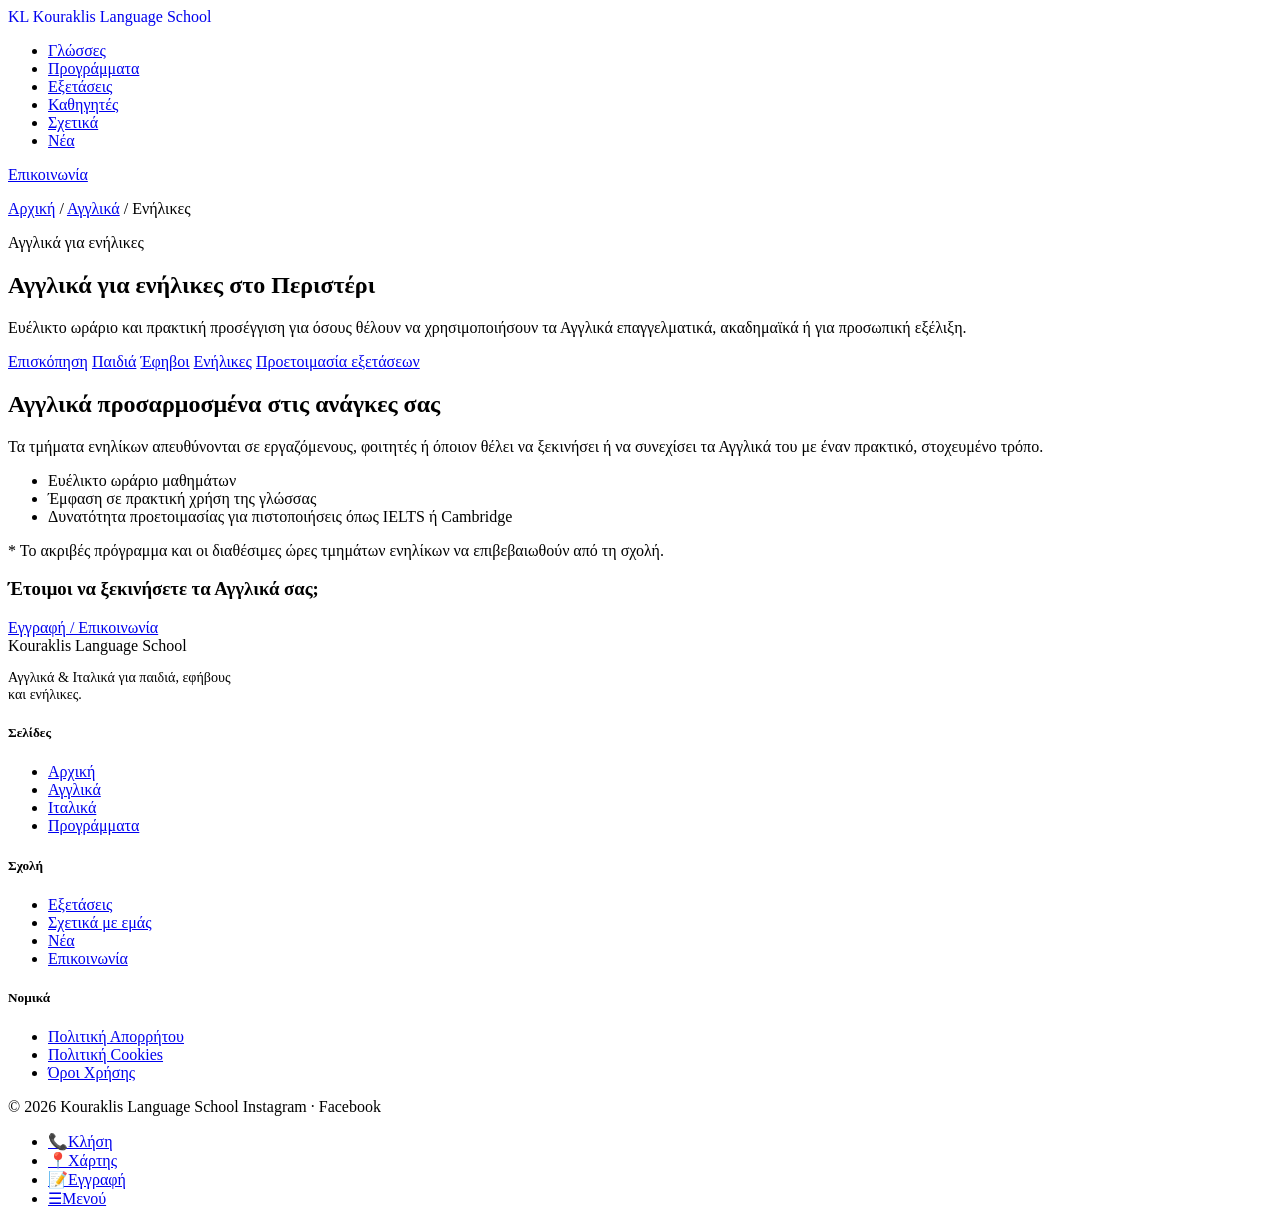
==== english-adults.html @ 98536939 "Add files via upload" ====
<!DOCTYPE html>
<html lang="el">
<head>
<meta charset="UTF-8">
<meta name="viewport" content="width=device-width, initial-scale=1.0">
<title>Αγγλικά για Ενήλικες στο Περιστέρι | Kouraklis Language School</title>
<meta name="description" content="Μαθήματα Αγγλικών για ενήλικες στο Περιστέρι, με ευέλικτο ωράριο στο Kouraklis Language School.">
<link rel="canonical" href="english-adults.html">
<link rel="preconnect" href="https://fonts.googleapis.com">
<link href="https://fonts.googleapis.com/css2?family=Fraunces:opsz,wght@9..144,400;9..144,500;9..144,600;9..144,700&family=IBM+Plex+Sans:wght@400;500;600;700&family=Courier+Prime:wght@400;700&display=swap" rel="stylesheet">
<link rel="stylesheet" href="assets/style.css">
</head>
<body>

<header class="site">
  <div class="wrap">
    <nav>
      <a href="index.html" style="text-decoration:none;"><div class="brand"><span class="mark">KL</span> Kouraklis Language School</div></a>
      <ul class="navlinks">
        <li><a href="index.html#languages">Γλώσσες</a></li>
        <li><a href="index.html#programs">Προγράμματα</a></li>
        <li><a href="exam-prep.html">Εξετάσεις</a></li>
        <li><a href="index.html#teachers">Καθηγητές</a></li>
        <li><a href="index.html#about">Σχετικά</a></li>
        <li><a href="index.html#news">Νέα</a></li>
      </ul>
      <div class="nav-cta"><a href="index.html#contact" class="btn btn-primary">Επικοινωνία</a></div>
    </nav>
  </div>
</header>

<div class="wrap"><p class="breadcrumb"><a href="index.html">Αρχική</a> / <a href="english.html">Αγγλικά</a> / Ενήλικες</p></div>
<section class="subpage-hero">
  <div class="wrap">
    <span class="eyebrow">Αγγλικά για ενήλικες</span>
    <h1>Αγγλικά για ενήλικες στο Περιστέρι</h1>
    <p class="lede">Ευέλικτο ωράριο και πρακτική προσέγγιση για όσους θέλουν να χρησιμοποιήσουν τα Αγγλικά επαγγελματικά, ακαδημαϊκά ή για προσωπική εξέλιξη.</p>
    <div class="subnav">
      <a href="english.html">Επισκόπηση</a>
      <a href="english-kids.html">Παιδιά</a>
      <a href="english-teens.html">Έφηβοι</a>
      <a href="english-adults.html" class="active">Ενήλικες</a>
      <a href="exam-prep.html">Προετοιμασία εξετάσεων</a>
    </div>
  </div>
</section>
<section style="padding-top:0;">
  <div class="wrap">
    <div class="content-block">
      <h2>Αγγλικά προσαρμοσμένα στις ανάγκες σας</h2>
      <p>Τα τμήματα ενηλίκων απευθύνονται σε εργαζόμενους, φοιτητές ή όποιον θέλει να ξεκινήσει ή να συνεχίσει τα Αγγλικά του με έναν πρακτικό, στοχευμένο τρόπο.</p>
      <ul>
        <li>Ευέλικτο ωράριο μαθημάτων</li>
        <li>Έμφαση σε πρακτική χρήση της γλώσσας</li>
        <li>Δυνατότητα προετοιμασίας για πιστοποιήσεις όπως IELTS ή Cambridge</li>
      </ul>
      <p class="note">* Το ακριβές πρόγραμμα και οι διαθέσιμες ώρες τμημάτων ενηλίκων να επιβεβαιωθούν από τη σχολή.</p>
    </div>
    <div class="mini-cta">
      <h3>Έτοιμοι να ξεκινήσετε τα Αγγλικά σας;</h3>
      <a href="index.html#enroll" class="btn btn-primary">Εγγραφή / Επικοινωνία</a>
    </div>
  </div>
</section>

<footer>
  <div class="wrap">
    <div class="foot-grid">
      <div>
        <div class="brand" style="color:var(--parchment); margin-bottom:12px;">Kouraklis Language School</div>
        <p style="font-size:0.88rem; max-width:32ch;">Αγγλικά &amp; Ιταλικά για παιδιά, εφήβους και ενήλικες.</p>
      </div>
      <div>
        <h5>Σελίδες</h5>
        <ul>
          <li><a href="index.html">Αρχική</a></li>
          <li><a href="english.html">Αγγλικά</a></li>
          <li><a href="italian.html">Ιταλικά</a></li>
          <li><a href="index.html#programs">Προγράμματα</a></li>
        </ul>
      </div>
      <div>
        <h5>Σχολή</h5>
        <ul>
          <li><a href="exam-prep.html">Εξετάσεις</a></li>
          <li><a href="index.html#about">Σχετικά με εμάς</a></li>
          <li><a href="index.html#news">Νέα</a></li>
          <li><a href="index.html#contact">Επικοινωνία</a></li>
        </ul>
      </div>
      <div>
        <h5>Νομικά</h5>
        <ul>
          <li><a href="privacy.html">Πολιτική Απορρήτου</a></li>
          <li><a href="cookies.html">Πολιτική Cookies</a></li>
          <li><a href="terms.html">Όροι Χρήσης</a></li>
        </ul>
      </div>
    </div>
    <div class="foot-bottom">
      <span>© 2026 Kouraklis Language School</span>
      <span>Instagram · Facebook</span>
    </div>
  </div>
</footer>

<div class="mobile-bar">
  <ul>
    <li><a href="tel:+306947464378"><span class="ic">📞</span>Κλήση</a></li>
    <li><a href="index.html#contact"><span class="ic">📍</span>Χάρτης</a></li>
    <li><a href="index.html#enroll"><span class="ic">📝</span>Εγγραφή</a></li>
    <li><a href="index.html"><span class="ic">☰</span>Μενού</a></li>
  </ul>
</div>

</body>
</html>
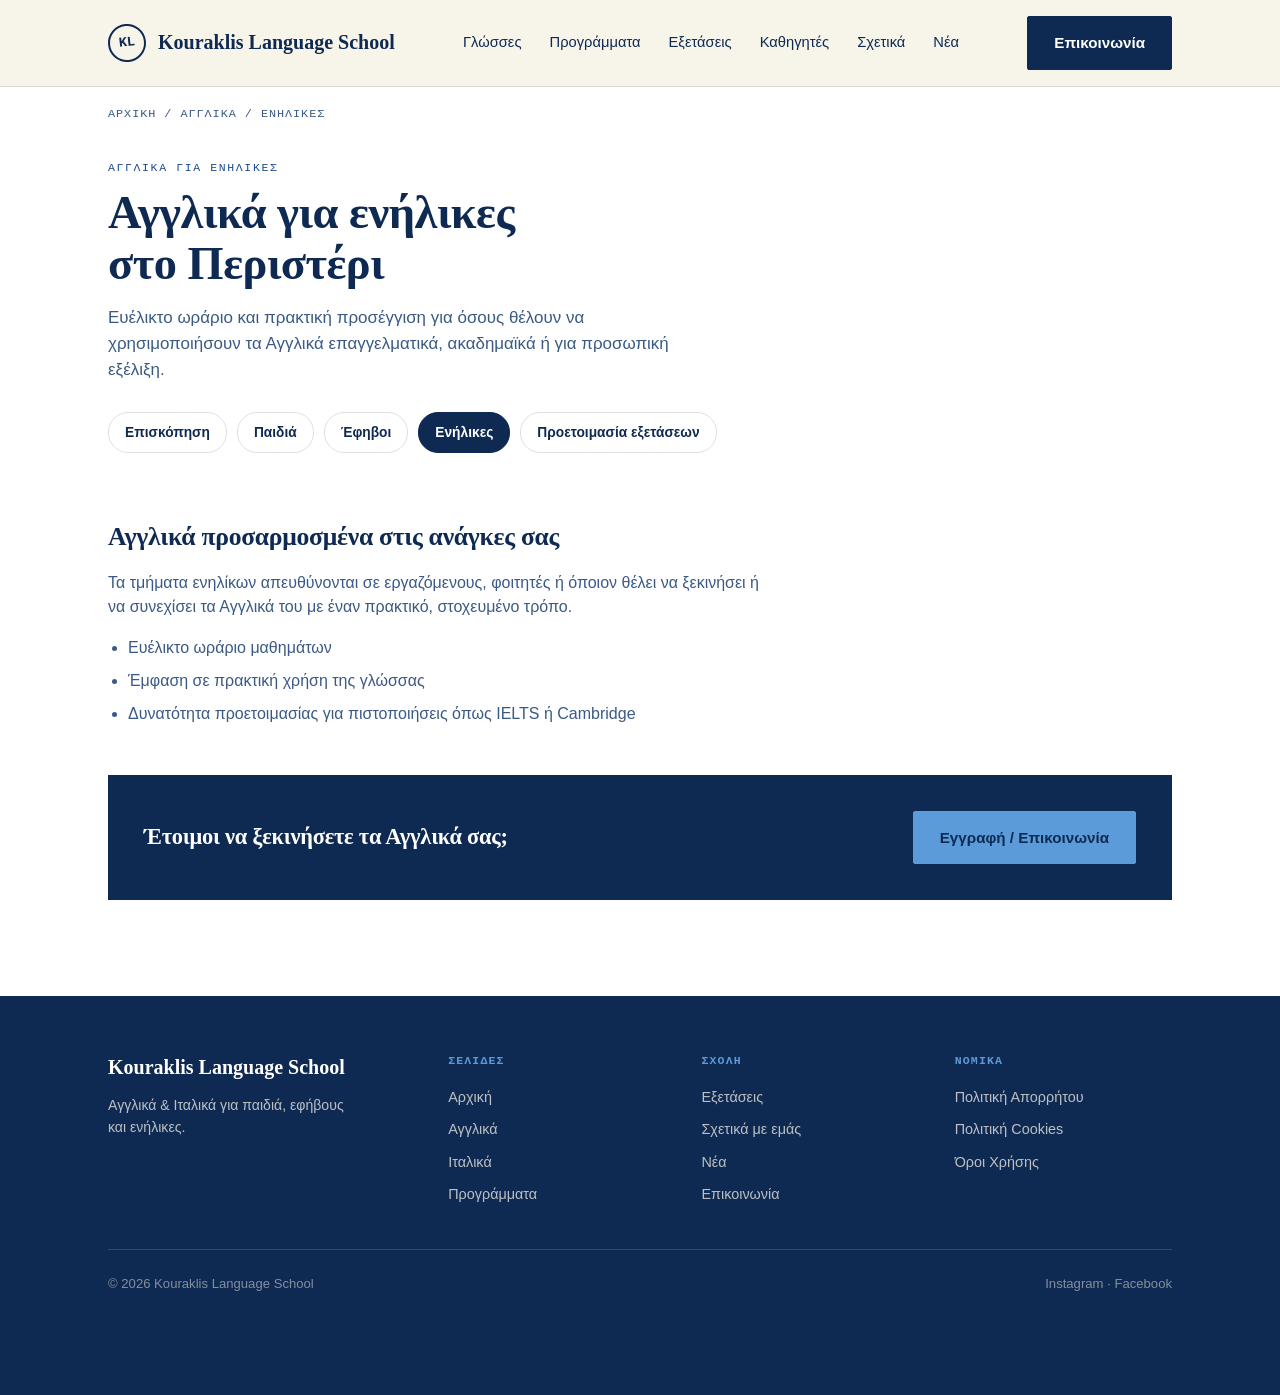
==== commit e1c64711: "Remove note on adult class schedule confirmation Removed note about confirming adult class schedules" ====
--- a/english-adults.html
+++ b/english-adults.html
@@ -54,7 +54,7 @@
         <li>Έμφαση σε πρακτική χρήση της γλώσσας</li>
         <li>Δυνατότητα προετοιμασίας για πιστοποιήσεις όπως IELTS ή Cambridge</li>
       </ul>
-      <p class="note">* Το ακριβές πρόγραμμα και οι διαθέσιμες ώρες τμημάτων ενηλίκων να επιβεβαιωθούν από τη σχολή.</p>
+      
     </div>
     <div class="mini-cta">
       <h3>Έτοιμοι να ξεκινήσετε τα Αγγλικά σας;</h3>
--- a/assets/style.css
+++ b/assets/style.css
@@ -0,0 +1,372 @@
+:root{
+    --ink:#0F2A52;
+    --ink-soft:#3A5A85;
+    --parchment:#FFFFFF;
+    --parchment-deep:#EEF3FA;
+    --brick:#1B4B8F;
+    --olive:#2E6FB0;
+    --gold:#5B9BD9;
+    --line: rgba(15,42,82,0.14);
+    --display: 'Fraunces', serif;
+    --body: 'IBM Plex Sans', sans-serif;
+    --stamp: 'Courier Prime', monospace;
+  }
+  *{box-sizing:border-box; margin:0; padding:0;}
+  html{scroll-behavior:smooth;}
+  body{
+    font-family:var(--body);
+    background:var(--parchment);
+    color:var(--ink);
+    line-height:1.55;
+    -webkit-font-smoothing:antialiased;
+  }
+  img{max-width:100%; display:block;}
+  a{color:inherit;}
+  .wrap{max-width:1120px; margin:0 auto; padding:0 28px;}
+  h1,h2,h3{font-family:var(--display); font-weight:600; letter-spacing:-0.01em;}
+  .eyebrow{
+    font-family:var(--stamp);
+    text-transform:uppercase;
+    letter-spacing:0.14em;
+    font-size:0.72rem;
+    color:var(--brick);
+  }
+  .btn{
+    display:inline-flex; align-items:center; gap:8px;
+    padding:14px 26px;
+    border-radius:2px;
+    font-family:var(--body); font-weight:600; font-size:0.95rem;
+    text-decoration:none;
+    border:1.5px solid var(--ink);
+    cursor:pointer;
+    transition:transform .15s ease, background .15s ease, color .15s ease;
+  }
+  .btn-primary{ background:var(--ink); color:var(--parchment); }
+  .btn-primary:hover{ background:var(--brick); border-color:var(--brick); transform:translateY(-1px); }
+  .btn-ghost{ background:transparent; color:var(--ink); }
+  .btn-ghost:hover{ background:var(--ink); color:var(--parchment); transform:translateY(-1px); }
+
+  /* ---------- NAV ---------- */
+  header.site{
+    position:sticky; top:0; z-index:50;
+    background:rgba(247,243,233,0.92);
+    backdrop-filter:blur(6px);
+    border-bottom:1px solid var(--line);
+  }
+  nav{ display:flex; align-items:center; justify-content:space-between; padding:16px 0; }
+  .brand{ display:flex; align-items:center; gap:12px; font-family:var(--display); font-weight:700; font-size:1.25rem; }
+  .brand .mark{
+    width:38px;height:38px; border-radius:50%;
+    border:2px solid var(--ink);
+    display:flex; align-items:center; justify-content:center;
+    font-family:var(--stamp); font-size:0.85rem; font-weight:700;
+    transform:rotate(-6deg);
+  }
+  .navlinks{ display:flex; gap:28px; font-size:0.92rem; font-weight:500; list-style:none; }
+  .navlinks a{ text-decoration:none; position:relative; padding-bottom:4px;}
+  .navlinks a::after{
+    content:''; position:absolute; left:0; bottom:0; width:0; height:2px; background:var(--brick);
+    transition:width .2s ease;
+  }
+  .navlinks a:hover::after{ width:100%; }
+  .nav-cta{ display:flex; gap:12px; }
+  .navlinks, .nav-cta{ }
+  @media (max-width: 880px){ .navlinks{display:none;} }
+
+  /* ---------- HERO ---------- */
+  .hero{
+    padding:88px 0 100px;
+    position:relative;
+    overflow:hidden;
+    background:
+      radial-gradient(ellipse at 85% 15%, rgba(91,155,217,0.14), transparent 55%),
+      var(--parchment);
+  }
+  .hero-grid{
+    display:grid; grid-template-columns:1.15fr 0.85fr; gap:56px; align-items:center;
+  }
+  .hero h1{
+    font-size:clamp(2.4rem, 4.4vw, 3.6rem);
+    line-height:1.06;
+    margin:18px 0 22px;
+  }
+  .hero h1 em{ font-style:italic; color:var(--brick); }
+  .hero p.lede{ font-size:1.12rem; max-width:46ch; color:var(--ink-soft); margin-bottom:32px; }
+  .hero .actions{ display:flex; gap:14px; flex-wrap:wrap; }
+
+  /* signature stamp cluster */
+  .stamp-field{ position:relative; height:420px; }
+  .stamp{
+    position:absolute;
+    border-radius:50%;
+    border:2px solid currentColor;
+    display:flex; align-items:center; justify-content:center;
+    text-align:center;
+    font-family:var(--stamp);
+    text-transform:uppercase;
+    letter-spacing:0.06em;
+  }
+  .stamp::before{
+    content:''; position:absolute; inset:8px; border:1px dashed currentColor; border-radius:50%; opacity:0.55;
+  }
+  .stamp-en{
+    width:230px; height:230px; top:0; right:20px;
+    color:var(--brick); background:rgba(27,75,143,0.06);
+    transform:rotate(-9deg);
+    font-size:0.8rem; padding:20px;
+  }
+  .stamp-it{
+    width:190px; height:190px; bottom:10px; left:0;
+    color:var(--olive); background:rgba(46,111,176,0.07);
+    transform:rotate(7deg);
+    font-size:0.75rem; padding:18px;
+  }
+  .stamp-small{
+    width:110px; height:110px; bottom:120px; right:60px;
+    color:var(--gold); background:rgba(91,155,217,0.08);
+    transform:rotate(-4deg);
+    font-size:0.62rem; padding:12px;
+  }
+  .stamp b{ font-family:var(--display); font-size:1.5em; display:block; margin-bottom:4px; font-weight:700; }
+
+  @media (max-width:880px){
+    .hero-grid{grid-template-columns:1fr;}
+    .stamp-field{height:280px; margin-top:10px;}
+  }
+
+  /* ---------- SECTION shell ---------- */
+  section{ padding:96px 0; }
+  section.deep{ background:var(--ink); color:var(--parchment); }
+  section.deep .eyebrow{ color:var(--gold); }
+  .section-head{ max-width:640px; margin-bottom:52px; }
+  .section-head h2{ font-size:clamp(1.9rem,3vw,2.5rem); margin-top:12px; }
+  .section-head p{ color:var(--ink-soft); margin-top:14px; font-size:1.02rem; }
+  section.deep .section-head p{ color:rgba(247,243,233,0.72); }
+
+  /* ---------- LANGUAGES ---------- */
+  .lang-grid{ display:grid; grid-template-columns:1fr 1fr; gap:28px; }
+  .lang-card{
+    border:1.5px solid var(--ink);
+    padding:34px;
+    position:relative;
+    background:var(--parchment-deep);
+    transition:transform .18s ease, box-shadow .18s ease;
+  }
+  .lang-card:hover{ transform:translateY(-4px); box-shadow:6px 6px 0 var(--ink); }
+  .lang-card .flag-chip{
+    display:inline-block; font-family:var(--stamp); font-size:0.7rem; text-transform:uppercase;
+    letter-spacing:0.1em; padding:5px 10px; border-radius:20px; margin-bottom:18px;
+  }
+  .lang-card.en .flag-chip{ background:var(--brick); color:var(--parchment); }
+  .lang-card.it .flag-chip{ background:var(--olive); color:var(--parchment); }
+  .lang-card h3{ font-size:1.7rem; margin-bottom:10px; }
+  .lang-card p{ color:var(--ink-soft); margin-bottom:20px; }
+  .level-row{ display:flex; flex-wrap:wrap; gap:8px; margin-bottom:24px; }
+  .level-pill{
+    font-family:var(--stamp); font-size:0.72rem;
+    border:1px solid var(--ink); padding:5px 11px; border-radius:20px;
+  }
+  @media (max-width:760px){ .lang-grid{grid-template-columns:1fr;} }
+
+  /* ---------- PROGRAMS ---------- */
+  .prog-grid{ display:grid; grid-template-columns:repeat(3,1fr); gap:24px; }
+  .prog-card{ padding:28px 24px; border-top:3px solid var(--brick); background:var(--parchment); }
+  .prog-card:nth-child(2){ border-top-color:var(--olive); }
+  .prog-card:nth-child(3){ border-top-color:var(--gold); }
+  .prog-card:nth-child(4){ border-top-color:var(--ink); }
+  .prog-card:nth-child(5){ border-top-color:var(--brick); }
+  .prog-card:nth-child(6){ border-top-color:var(--olive); }
+  .prog-card h3{ font-size:1.15rem; margin-bottom:8px; }
+  .prog-card p{ color:var(--ink-soft); font-size:0.94rem; }
+  @media (max-width:880px){ .prog-grid{grid-template-columns:1fr 1fr;} }
+  @media (max-width:560px){ .prog-grid{grid-template-columns:1fr;} }
+
+  /* ---------- EXAMS ---------- */
+  .exam-cols{ display:grid; grid-template-columns:1fr 1fr; gap:40px; }
+  .exam-col h4{ font-family:var(--stamp); text-transform:uppercase; letter-spacing:0.08em; font-size:0.8rem; color:var(--gold); margin-bottom:18px; }
+  .exam-list{ list-style:none; display:flex; flex-direction:column; gap:12px; }
+  .exam-list li{ display:flex; justify-content:space-between; border-bottom:1px solid rgba(247,243,233,0.18); padding-bottom:12px; font-size:0.98rem;}
+  .exam-list li span.lvl{ font-family:var(--stamp); font-size:0.78rem; opacity:0.7; }
+  @media (max-width:760px){ .exam-cols{grid-template-columns:1fr;} }
+
+  /* ---------- WHY US ---------- */
+  .why-grid{ display:grid; grid-template-columns:repeat(3,1fr); gap:1px; background:var(--ink); border:1px solid var(--ink);}
+  .why-item{ background:var(--parchment); padding:30px 26px; }
+  .why-item .num{ font-family:var(--stamp); color:var(--brick); font-size:0.8rem; }
+  .why-item h3{ font-size:1.08rem; margin:10px 0 8px; }
+  .why-item p{ font-size:0.92rem; color:var(--ink-soft); }
+  @media (max-width:880px){ .why-grid{grid-template-columns:1fr 1fr;} }
+  @media (max-width:560px){ .why-grid{grid-template-columns:1fr;} }
+
+  /* ---------- TEACHERS ---------- */
+  .teach-grid{ display:grid; grid-template-columns:repeat(3,1fr); gap:22px; }
+  .teach-card{ text-align:left; }
+  .teach-photo{
+    aspect-ratio:1/1; border-radius:2px; border:1.5px solid var(--ink);
+    background:linear-gradient(135deg, var(--parchment-deep), var(--parchment));
+    display:flex; align-items:center; justify-content:center;
+    font-family:var(--display); font-size:2.2rem; color:var(--ink);
+    margin-bottom:14px;
+    overflow:hidden;
+  }
+  .teach-photo img{ width:100%; height:100%; object-fit:cover; display:block; object-position:center center; }
+  .teach-photo img.face-top{ object-position:center 18%; }
+  .teach-card h4{ font-size:1.02rem; margin-bottom:2px; }
+  .teach-card .role{ font-family:var(--stamp); font-size:0.72rem; text-transform:uppercase; color:var(--brick); margin-bottom:8px; display:block;}
+  .teach-card p{ font-size:0.88rem; color:var(--ink-soft); }
+  @media (max-width:880px){ .teach-grid{grid-template-columns:1fr 1fr;} }
+  @media (max-width:640px){ .teach-grid{grid-template-columns:1fr;} }
+
+  .note{
+    font-size:0.82rem; color:var(--ink-soft); opacity:0.7; font-style:italic; margin-top:10px;
+  }
+  section.deep .note{ color:rgba(247,243,233,0.55); }
+
+  /* ---------- PHILOSOPHY ---------- */
+  .philo{ display:grid; grid-template-columns:0.9fr 1.1fr; gap:56px; align-items:start; }
+  .philo blockquote{
+    font-family:var(--display); font-size:1.5rem; line-height:1.35; color:var(--ink);
+    border-left:3px solid var(--brick); padding-left:24px; font-weight:500;
+  }
+  .philo .body-text p{ margin-bottom:16px; color:var(--ink-soft); }
+  @media (max-width:880px){ .philo{grid-template-columns:1fr;} }
+
+  /* ---------- NEWS ---------- */
+  .news-grid{ display:grid; grid-template-columns:repeat(3,1fr); gap:24px; }
+  .news-card{ background:var(--parchment); border:1px solid var(--line); padding:24px; }
+  .news-date{ font-family:var(--stamp); font-size:0.72rem; color:var(--brick); text-transform:uppercase; }
+  .news-card h3{ font-size:1.08rem; margin:10px 0 8px; }
+  .news-card p{ font-size:0.9rem; color:var(--ink-soft); }
+  @media (max-width:880px){ .news-grid{grid-template-columns:1fr;} }
+
+  /* ---------- ENROLL ---------- */
+  .enroll-box{
+    background:var(--ink); color:var(--parchment);
+    padding:60px 48px; display:grid; grid-template-columns:1fr 1fr; gap:48px;
+    border-radius:2px;
+  }
+  .enroll-box h2{ font-size:2rem; margin-bottom:14px; }
+  .enroll-box p{ color:rgba(247,243,233,0.75); margin-bottom:26px; }
+  form.enroll{ display:grid; gap:14px; }
+  form.enroll input, form.enroll select, form.enroll textarea{
+    width:100%; padding:12px 14px; background:rgba(247,243,233,0.06);
+    border:1px solid rgba(247,243,233,0.28); color:var(--parchment); font-family:var(--body); font-size:0.94rem;
+    border-radius:2px;
+  }
+  form.enroll input::placeholder, form.enroll textarea::placeholder{ color:rgba(247,243,233,0.45); }
+  form.enroll select option{ color:var(--ink); background:var(--parchment); }
+  form.enroll .row2{ display:grid; grid-template-columns:1fr 1fr; gap:14px; }
+  .enroll-box .btn-primary{ background:var(--gold); border-color:var(--gold); color:var(--ink); width:fit-content; }
+  .enroll-box .btn-primary:hover{ background:var(--brick); border-color:var(--brick); color:var(--parchment); }
+  @media (max-width:880px){ .enroll-box{grid-template-columns:1fr; padding:40px 26px;} form.enroll .row2{grid-template-columns:1fr;} }
+
+  /* ---------- FAQ ---------- */
+  .faq-item{ border-bottom:1px solid var(--line); }
+  .faq-q{
+    display:flex; justify-content:space-between; align-items:center;
+    padding:22px 0; cursor:pointer; font-weight:600; font-size:1.02rem;
+  }
+  .faq-q .plus{ font-family:var(--stamp); font-size:1.2rem; transition:transform .2s ease; color:var(--brick);}
+  .faq-item.open .plus{ transform:rotate(45deg); }
+  .faq-a{ max-height:0; overflow:hidden; transition:max-height .25s ease; }
+  .faq-item.open .faq-a{ max-height:200px; }
+  .faq-a p{ padding-bottom:22px; color:var(--ink-soft); font-size:0.95rem; max-width:70ch; }
+
+  /* ---------- GALLERY ---------- */
+  .gallery{ display:grid; grid-template-columns:repeat(6,1fr); grid-auto-rows:110px; gap:10px; }
+  .gallery div{
+    background:linear-gradient(135deg,var(--parchment-deep),var(--parchment));
+    border:1px solid var(--line);
+    display:flex; align-items:center; justify-content:center;
+    font-family:var(--stamp); font-size:0.65rem; color:var(--ink); opacity:0.4; text-align:center;
+  }
+  .gallery div:nth-child(1){ grid-column:span 2; grid-row:span 2; }
+  .gallery div:nth-child(4){ grid-column:span 2; }
+  .gallery div:nth-child(7){ grid-column:span 2; grid-row:span 2;}
+  @media (max-width:760px){ .gallery{grid-template-columns:repeat(3,1fr);} .gallery div:nth-child(1),.gallery div:nth-child(7){grid-column:span 1; grid-row:span 1;} }
+
+  /* ---------- CONTACT ---------- */
+  .contact-grid{ display:grid; grid-template-columns:1fr 1fr; gap:48px; }
+  .contact-info dl{ display:grid; gap:18px; margin-top:20px; }
+  .contact-info dt{ font-family:var(--stamp); font-size:0.72rem; text-transform:uppercase; color:var(--brick); }
+  .contact-info dd{ font-size:1rem; margin-top:4px; }
+  .map-box{
+    border:1.5px solid var(--ink); background:var(--parchment-deep);
+    display:flex; align-items:center; justify-content:center; min-height:280px;
+    font-family:var(--stamp); font-size:0.8rem; color:var(--ink);
+  }
+  .contact-actions{ display:flex; gap:12px; margin-top:26px; flex-wrap:wrap; }
+  @media (max-width:880px){ .contact-grid{grid-template-columns:1fr;} }
+
+  /* ---------- FOOTER ---------- */
+  footer{ background:var(--ink); color:rgba(247,243,233,0.75); padding:56px 0 100px; }
+  .foot-grid{ display:grid; grid-template-columns:1.4fr 1fr 1fr 1fr; gap:36px; }
+  .foot-grid h5{ font-family:var(--stamp); text-transform:uppercase; font-size:0.72rem; letter-spacing:0.1em; color:var(--gold); margin-bottom:16px; }
+  .foot-grid ul{ list-style:none; display:flex; flex-direction:column; gap:10px; font-size:0.9rem; }
+  .foot-grid ul a{ text-decoration:none; }
+  .foot-grid ul a:hover{ color:var(--parchment); }
+  .foot-bottom{ border-top:1px solid rgba(247,243,233,0.15); margin-top:44px; padding-top:24px; display:flex; justify-content:space-between; flex-wrap:wrap; gap:12px; font-size:0.82rem; color:rgba(247,243,233,0.5); }
+  @media (max-width:760px){ .foot-grid{grid-template-columns:1fr 1fr; } }
+
+  /* ---------- MOBILE STICKY BAR ---------- */
+  .mobile-bar{
+    display:none; position:fixed; bottom:0; left:0; right:0; z-index:60;
+    background:var(--ink); color:var(--parchment);
+    border-top:1px solid rgba(247,243,233,0.15);
+  }
+  .mobile-bar ul{ list-style:none; display:flex; }
+  .mobile-bar li{ flex:1; text-align:center; }
+  .mobile-bar a{ display:flex; flex-direction:column; align-items:center; gap:4px; padding:10px 0 14px; text-decoration:none; font-size:0.68rem; font-weight:600; }
+  .mobile-bar .ic{ font-size:1.15rem; }
+  @media (max-width:760px){
+    .mobile-bar{ display:block; }
+    body{ padding-bottom:60px; }
+  }
+
+/* ---------- SUBPAGES (language / age / exam-prep landing pages) ---------- */
+.breadcrumb{
+  font-family:var(--stamp); font-size:0.74rem; text-transform:uppercase; letter-spacing:0.08em;
+  color:var(--ink-soft); padding:18px 0 0;
+}
+.breadcrumb a{ text-decoration:none; color:var(--ink-soft); }
+.breadcrumb a:hover{ color:var(--brick); }
+
+.subpage-hero{ padding:36px 0 64px; }
+.subpage-hero .eyebrow{ margin-bottom:10px; display:block; }
+.subpage-hero h1{ font-size:clamp(2rem,4vw,2.9rem); line-height:1.1; margin-bottom:16px; max-width:18ch; }
+.subpage-hero p.lede{ max-width:60ch; font-size:1.06rem; color:var(--ink-soft); margin-bottom:28px; }
+
+.content-block{ max-width:74ch; }
+.content-block h2{ font-size:1.6rem; margin:0 0 14px; }
+.content-block p{ color:var(--ink-soft); margin-bottom:16px; }
+.content-block ul{ margin:0 0 20px 20px; color:var(--ink-soft); }
+.content-block li{ margin-bottom:8px; }
+
+.subnav{ display:flex; gap:10px; flex-wrap:wrap; margin:28px 0 0; }
+.subnav a{
+  font-size:0.86rem; font-weight:600; text-decoration:none;
+  padding:9px 16px; border:1px solid var(--line); border-radius:20px; color:var(--ink);
+  transition:background .15s ease, color .15s ease, border-color .15s ease;
+}
+.subnav a.active{ background:var(--ink); color:var(--parchment); border-color:var(--ink); }
+.subnav a:hover{ border-color:var(--brick); color:var(--brick); }
+
+.level-detail-grid{ display:grid; grid-template-columns:repeat(2,1fr); gap:18px; margin:28px 0 8px; }
+.level-detail{ border:1px solid var(--line); padding:20px 22px; background:var(--parchment-deep); }
+.level-detail .lvl-tag{ font-family:var(--stamp); font-size:0.72rem; color:var(--brick); text-transform:uppercase; }
+.level-detail h3{ font-size:1.1rem; margin:8px 0 6px; }
+.level-detail p{ font-size:0.92rem; color:var(--ink-soft); margin:0; }
+@media (max-width:700px){ .level-detail-grid{grid-template-columns:1fr;} }
+
+.mini-cta{
+  margin-top:48px; padding:36px; background:var(--ink); color:var(--parchment);
+  display:flex; align-items:center; justify-content:space-between; gap:24px; flex-wrap:wrap;
+}
+.mini-cta h3{ font-family:var(--display); font-size:1.4rem; }
+.mini-cta .btn-primary{ background:var(--gold); border-color:var(--gold); color:var(--ink); }
+.mini-cta .btn-primary:hover{ background:var(--brick); border-color:var(--brick); color:var(--parchment); }
+
+.legal-body{ max-width:74ch; }
+.legal-body h2{ font-size:1.3rem; margin:32px 0 12px; }
+.legal-body h2:first-child{ margin-top:0; }
+.legal-body p{ color:var(--ink-soft); margin-bottom:14px; }
